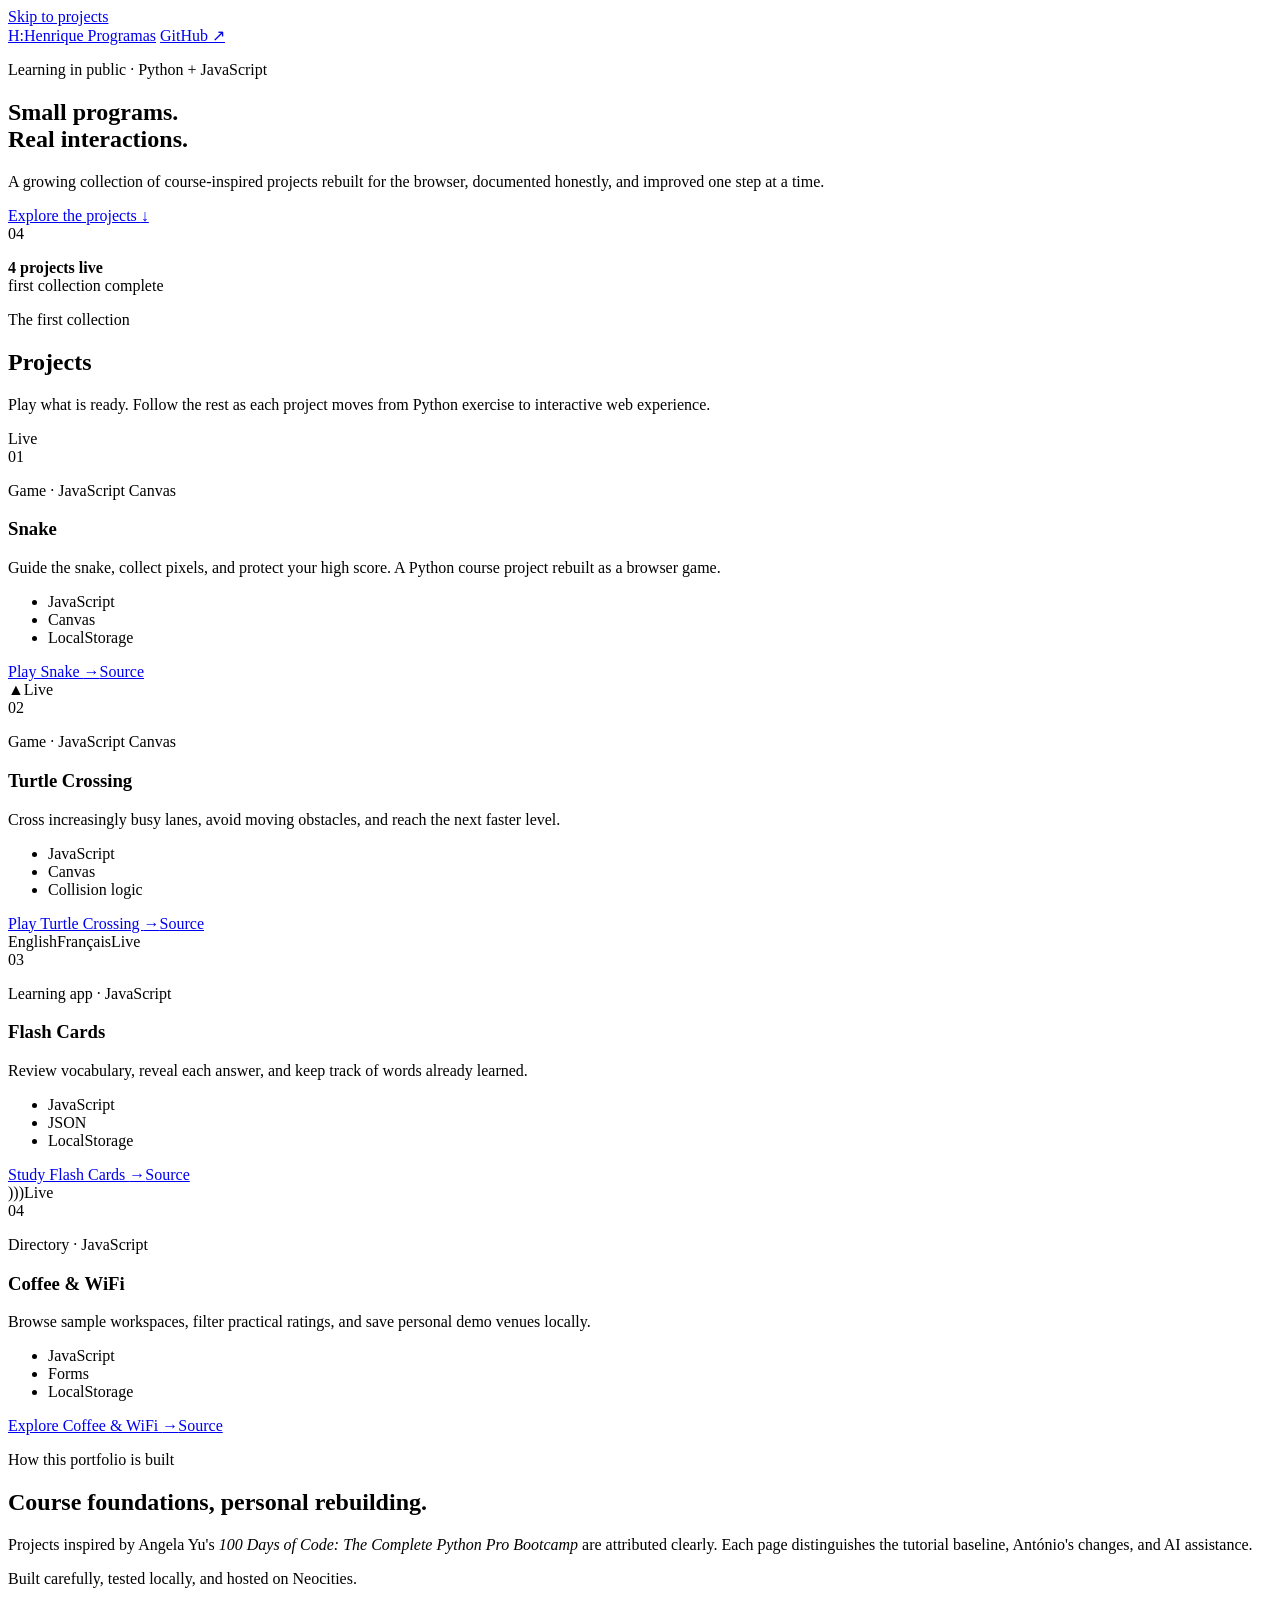
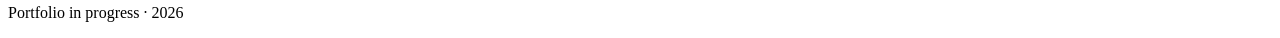
==== site/index.html @ 1db4317c "feat: add Coffee and WiFi browser demo" ====
<!doctype html>
<html lang="en">
<head>
  <meta charset="utf-8">
  <meta name="viewport" content="width=device-width, initial-scale=1">
  <meta name="description" content="António's growing portfolio of interactive Python and JavaScript learning projects.">
  <title>Henrique Programas — Interactive project portfolio</title>
  <link rel="stylesheet" href="/style.css">
</head>
<body>
  <a class="skip-link" href="#projects">Skip to projects</a>
  <header class="site-header">
    <a class="brand" href="/" aria-label="Henrique Programas home"><span class="brand-mark" aria-hidden="true">H:</span><span>Henrique Programas</span></a>
    <a class="github-link" href="https://github.com/AntonioJo98/henriqueprogramas-neocities">GitHub ↗</a>
  </header>
  <main>
    <section class="hero" aria-labelledby="page-title">
      <div class="hero-copy">
        <p class="eyebrow">Learning in public · Python + JavaScript</p>
        <h1 id="page-title">Small programs.<br><span>Real interactions.</span></h1>
        <p class="lede">A growing collection of course-inspired projects rebuilt for the browser, documented honestly, and improved one step at a time.</p>
        <a class="primary-action" href="#projects">Explore the projects <span aria-hidden="true">↓</span></a>
      </div>
      <aside class="build-status" aria-label="Portfolio progress">
        <div class="status-orbit" aria-hidden="true"><span class="orbit-dot"></span><span class="orbit-core">04</span></div>
        <p><strong>4 projects live</strong><br>first collection complete</p>
      </aside>
    </section>
    <section id="projects" class="projects" aria-labelledby="projects-title">
      <div class="section-heading">
        <div><p class="eyebrow">The first collection</p><h2 id="projects-title">Projects</h2></div>
        <p>Play what is ready. Follow the rest as each project moves from Python exercise to interactive web experience.</p>
      </div>
      <div class="project-grid">
        <article class="project-card project-card--live" data-project="snake">
          <div class="project-visual snake-visual" aria-hidden="true"><img src="/projects/snake/screenshot.png" alt=""><span class="live-pill">Live</span></div>
          <div class="project-body">
            <div class="project-number">01</div><p class="project-type">Game · JavaScript Canvas</p><h3>Snake</h3>
            <p>Guide the snake, collect pixels, and protect your high score. A Python course project rebuilt as a browser game.</p>
            <ul class="tag-list" aria-label="Technologies"><li>JavaScript</li><li>Canvas</li><li>LocalStorage</li></ul>
            <div class="card-actions"><a class="play-action" href="/projects/snake/">Play Snake <span aria-hidden="true">→</span></a><a class="source-action" href="https://github.com/AntonioJo98/henriqueprogramas-neocities">Source</a></div>
          </div>
        </article>
        <article class="project-card project-card--live" data-project="turtle-crossing">
          <div class="project-visual road-visual" aria-hidden="true"><span class="road-line road-line--one"></span><span class="road-line road-line--two"></span><span class="turtle-token">▲</span><span class="live-pill">Live</span></div>
          <div class="project-body"><div class="project-number">02</div><p class="project-type">Game · JavaScript Canvas</p><h3>Turtle Crossing</h3><p>Cross increasingly busy lanes, avoid moving obstacles, and reach the next faster level.</p><ul class="tag-list" aria-label="Technologies"><li>JavaScript</li><li>Canvas</li><li>Collision logic</li></ul><div class="card-actions"><a class="play-action" href="/projects/turtle-crossing/">Play Turtle Crossing <span aria-hidden="true">→</span></a><a class="source-action" href="https://github.com/AntonioJo98/henriqueprogramas-neocities">Source</a></div></div>
        </article>
        <article class="project-card project-card--live" data-project="flash-cards">
          <div class="project-visual cards-visual" aria-hidden="true"><span class="demo-card demo-card--back">English</span><span class="demo-card demo-card--front">Français</span><span class="live-pill">Live</span></div>
          <div class="project-body"><div class="project-number">03</div><p class="project-type">Learning app · JavaScript</p><h3>Flash Cards</h3><p>Review vocabulary, reveal each answer, and keep track of words already learned.</p><ul class="tag-list" aria-label="Technologies"><li>JavaScript</li><li>JSON</li><li>LocalStorage</li></ul><div class="card-actions"><a class="play-action" href="/projects/flash-cards/">Study Flash Cards <span aria-hidden="true">→</span></a><a class="source-action" href="https://github.com/AntonioJo98/henriqueprogramas-neocities">Source</a></div></div>
        </article>
        <article class="project-card project-card--live" data-project="coffee-wifi">
          <div class="project-visual cafe-visual" aria-hidden="true"><span class="cup"><span class="steam steam--one"></span><span class="steam steam--two"></span></span><span class="wifi">)))</span><span class="live-pill">Live</span></div>
          <div class="project-body"><div class="project-number">04</div><p class="project-type">Directory · JavaScript</p><h3>Coffee &amp; WiFi</h3><p>Browse sample workspaces, filter practical ratings, and save personal demo venues locally.</p><ul class="tag-list" aria-label="Technologies"><li>JavaScript</li><li>Forms</li><li>LocalStorage</li></ul><div class="card-actions"><a class="play-action" href="/projects/coffee-wifi/">Explore Coffee &amp; WiFi <span aria-hidden="true">→</span></a><a class="source-action" href="https://github.com/AntonioJo98/henriqueprogramas-neocities">Source</a></div></div>
        </article>
      </div>
    </section>
    <section class="process-note" aria-labelledby="process-title">
      <p class="eyebrow">How this portfolio is built</p><h2 id="process-title">Course foundations, personal rebuilding.</h2>
      <p>Projects inspired by Angela Yu's <em>100 Days of Code: The Complete Python Pro Bootcamp</em> are attributed clearly. Each page distinguishes the tutorial baseline, António's changes, and AI assistance.</p>
    </section>
  </main>
  <footer><p>Built carefully, tested locally, and hosted on Neocities.</p><p>Portfolio in progress · 2026</p></footer>
</body>
</html>
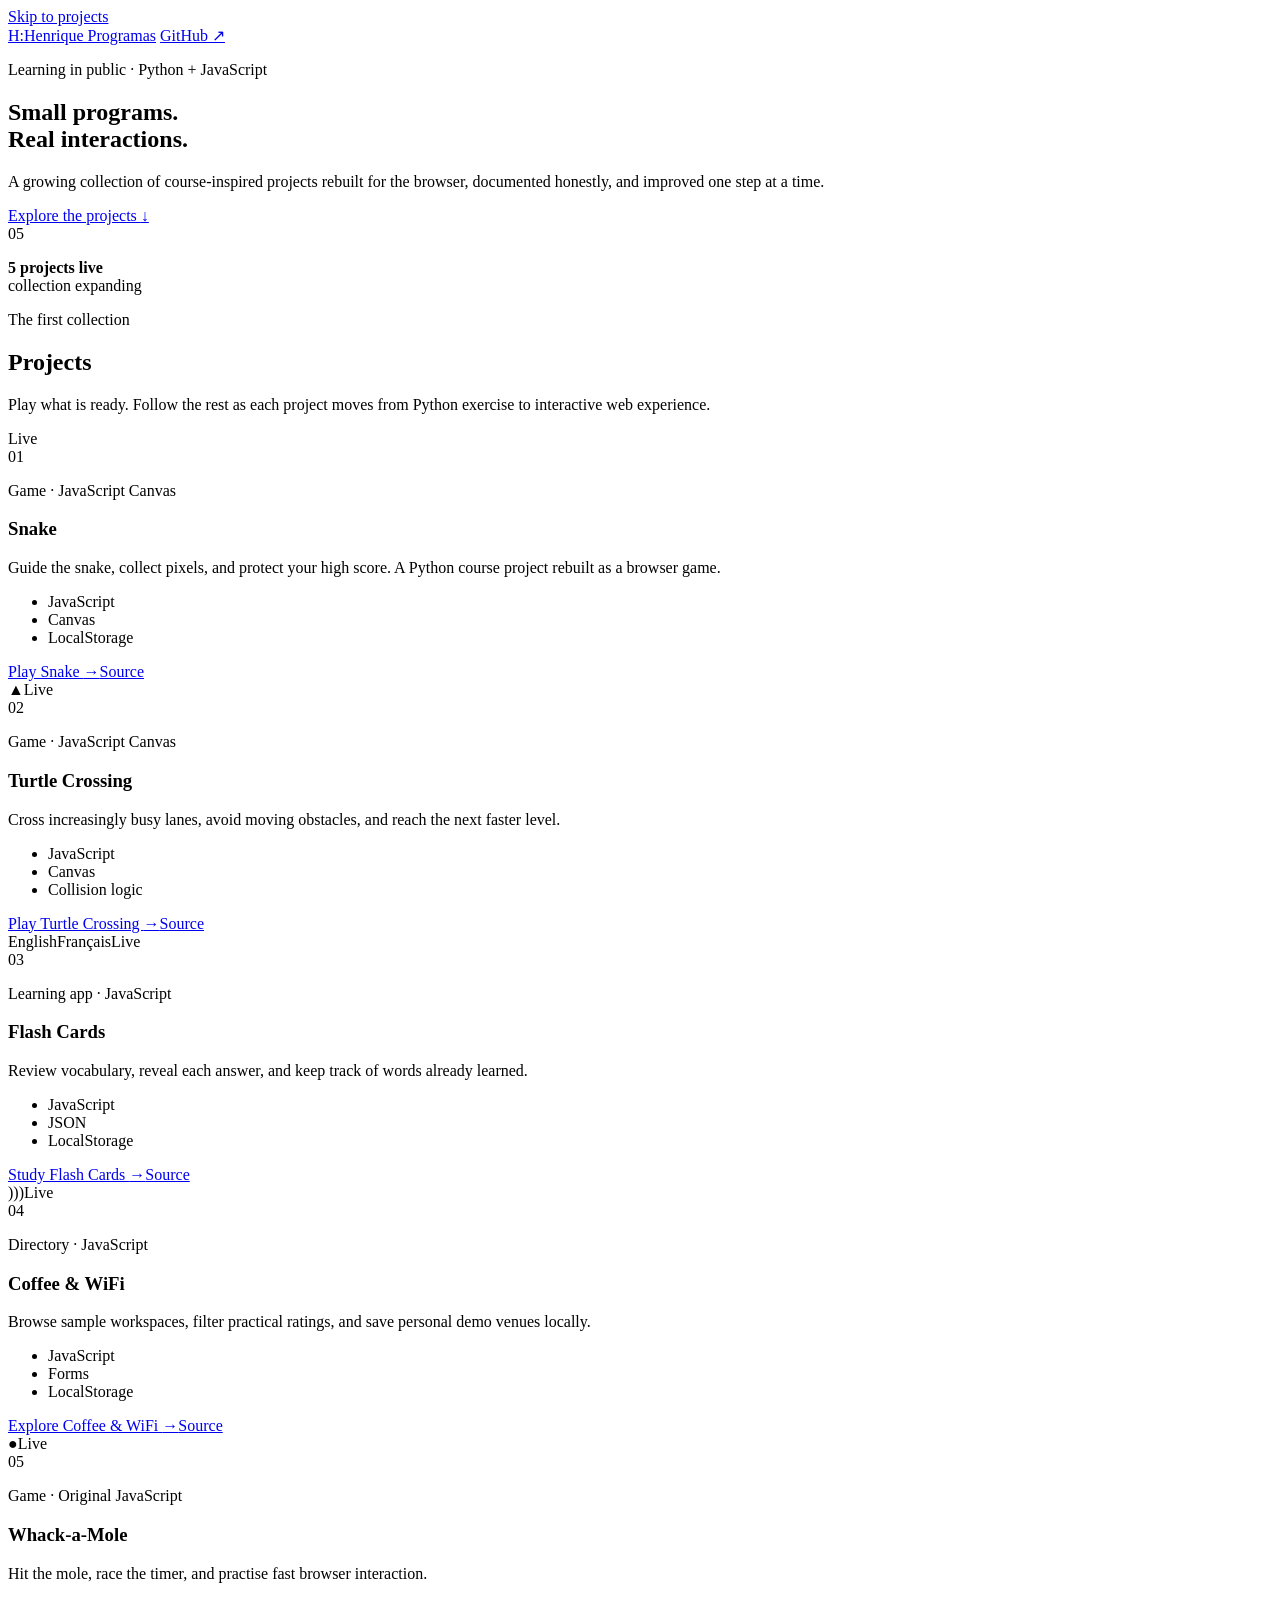
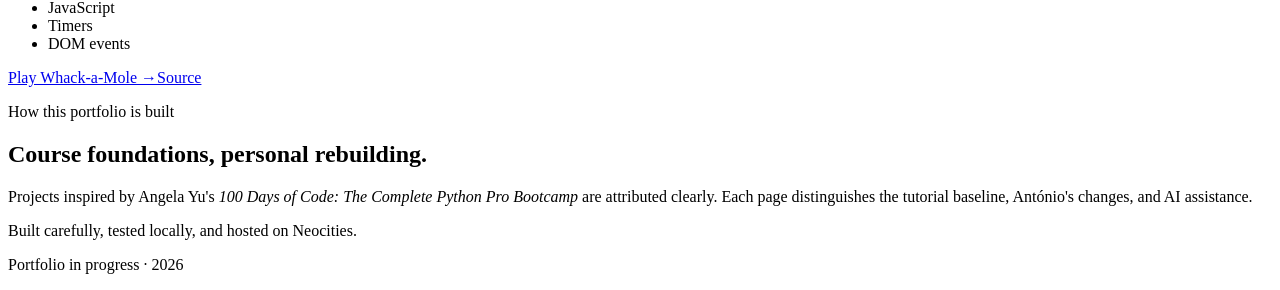
==== commit bafef07a: "feat: add Whack-a-Mole browser game" ====
--- a/site/index.html
+++ b/site/index.html
@@ -22,8 +22,8 @@
         <a class="primary-action" href="#projects">Explore the projects <span aria-hidden="true">↓</span></a>
       </div>
       <aside class="build-status" aria-label="Portfolio progress">
-        <div class="status-orbit" aria-hidden="true"><span class="orbit-dot"></span><span class="orbit-core">04</span></div>
-        <p><strong>4 projects live</strong><br>first collection complete</p>
+        <div class="status-orbit" aria-hidden="true"><span class="orbit-dot"></span><span class="orbit-core">05</span></div>
+        <p><strong>5 projects live</strong><br>collection expanding</p>
       </aside>
     </section>
     <section id="projects" class="projects" aria-labelledby="projects-title">
@@ -53,6 +53,10 @@
           <div class="project-visual cafe-visual" aria-hidden="true"><span class="cup"><span class="steam steam--one"></span><span class="steam steam--two"></span></span><span class="wifi">)))</span><span class="live-pill">Live</span></div>
           <div class="project-body"><div class="project-number">04</div><p class="project-type">Directory · JavaScript</p><h3>Coffee &amp; WiFi</h3><p>Browse sample workspaces, filter practical ratings, and save personal demo venues locally.</p><ul class="tag-list" aria-label="Technologies"><li>JavaScript</li><li>Forms</li><li>LocalStorage</li></ul><div class="card-actions"><a class="play-action" href="/projects/coffee-wifi/">Explore Coffee &amp; WiFi <span aria-hidden="true">→</span></a><a class="source-action" href="https://github.com/AntonioJo98/henriqueprogramas-neocities">Source</a></div></div>
         </article>
+        <article class="project-card project-card--live" data-project="whack-a-mole">
+          <div class="project-visual road-visual" aria-hidden="true"><span class="turtle-token">●</span><span class="live-pill">Live</span></div>
+          <div class="project-body"><div class="project-number">05</div><p class="project-type">Game · Original JavaScript</p><h3>Whack-a-Mole</h3><p>Hit the mole, race the timer, and practise fast browser interaction.</p><ul class="tag-list" aria-label="Technologies"><li>JavaScript</li><li>Timers</li><li>DOM events</li></ul><div class="card-actions"><a class="play-action" href="/projects/whack-a-mole/">Play Whack-a-Mole <span aria-hidden="true">→</span></a><a class="source-action" href="https://github.com/AntonioJo98/henriqueprogramas-neocities">Source</a></div></div>
+        </article>
       </div>
     </section>
     <section class="process-note" aria-labelledby="process-title">
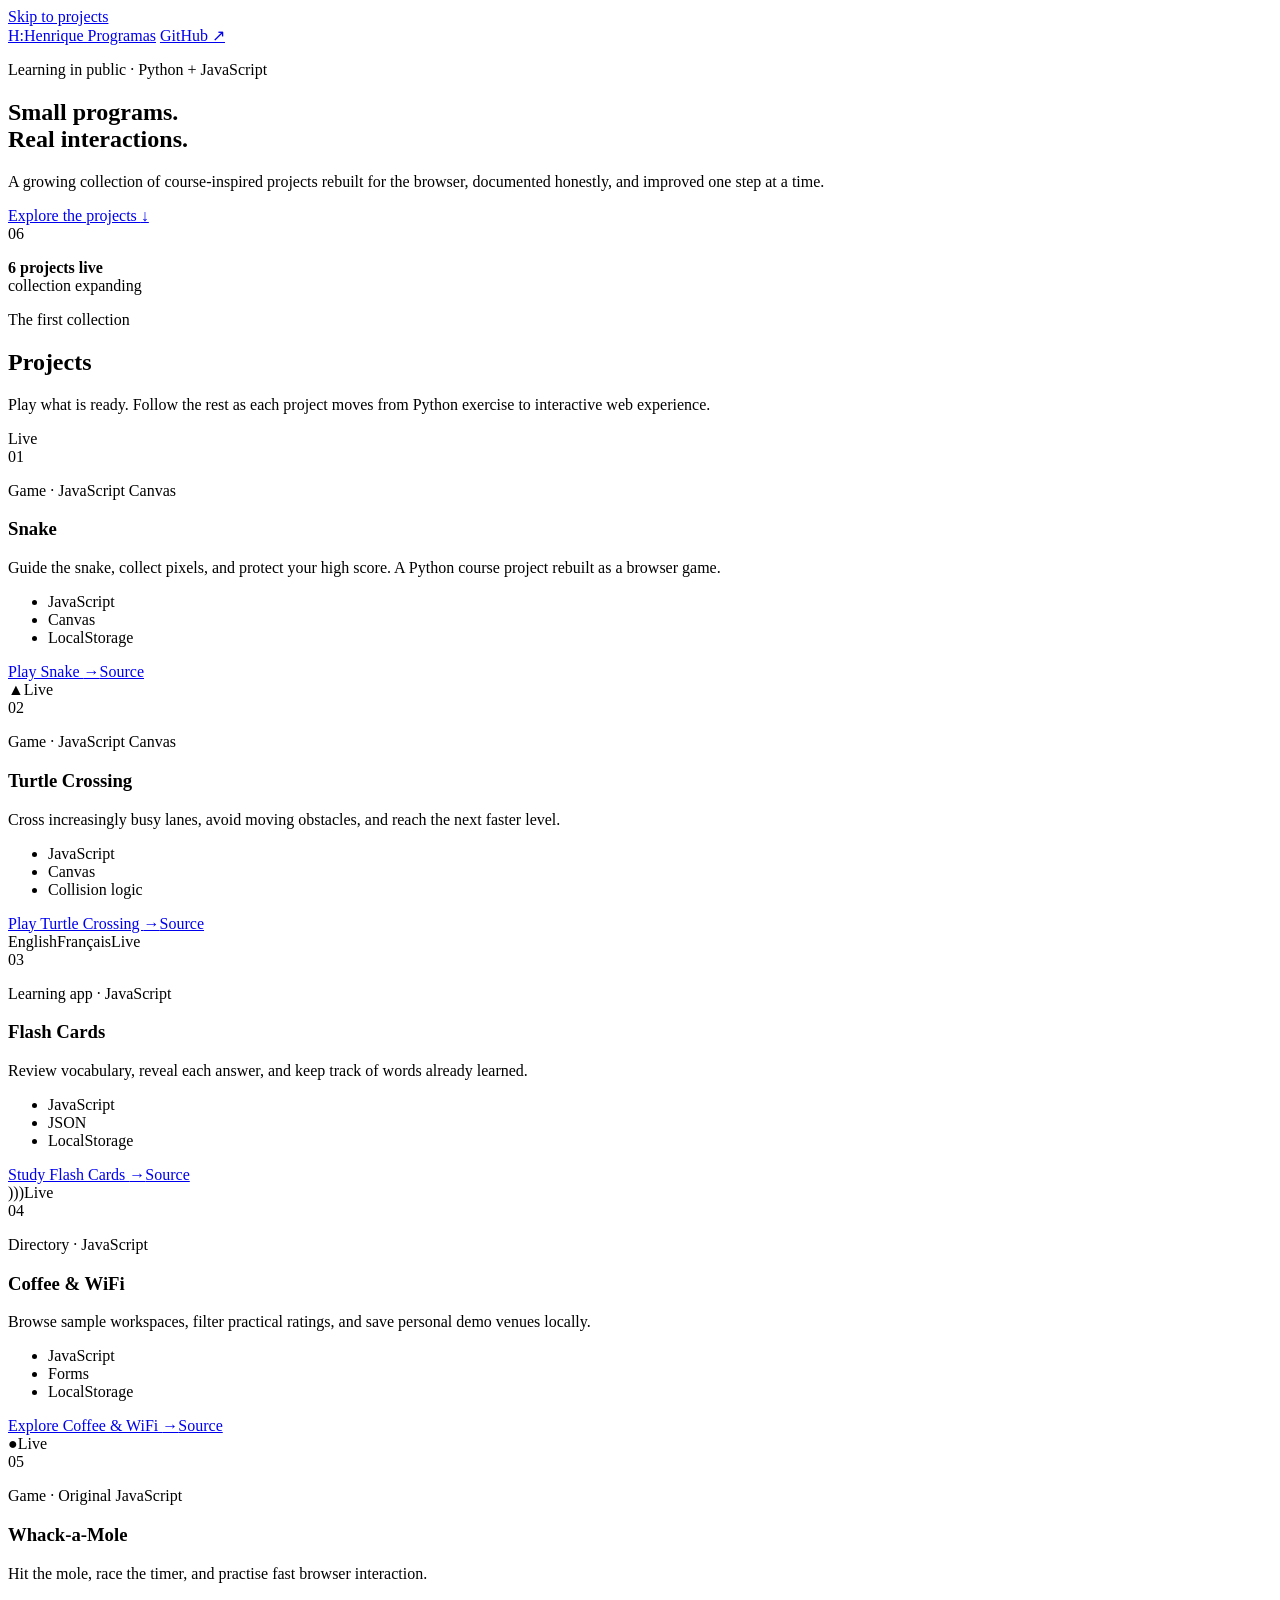
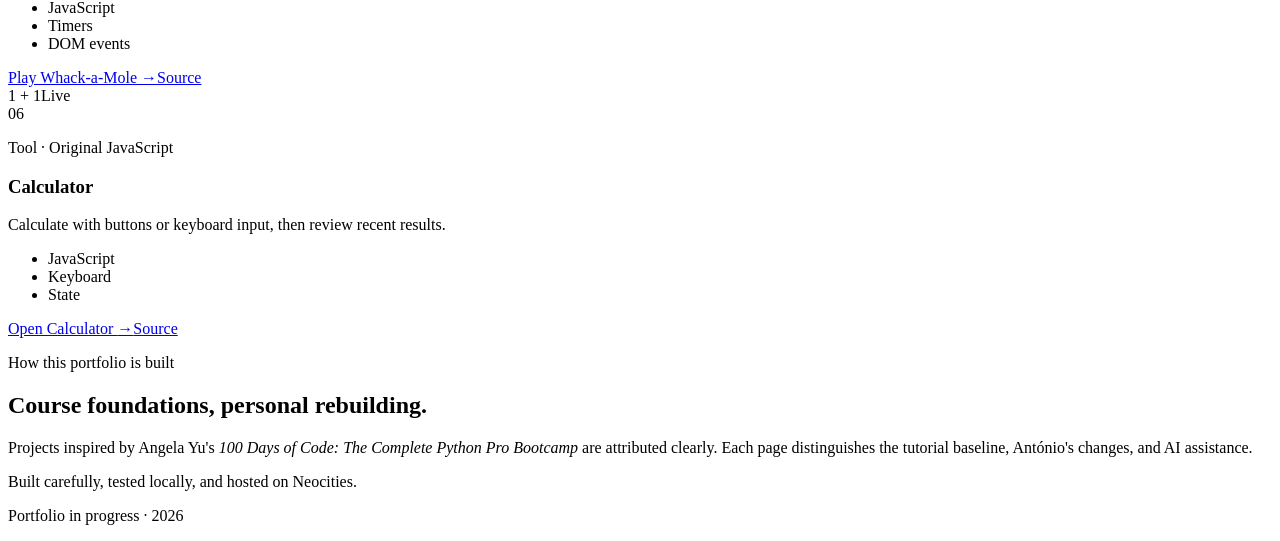
==== commit 69fde1fa: "feat: add Calculator browser tool" ====
--- a/site/index.html
+++ b/site/index.html
@@ -22,8 +22,8 @@
         <a class="primary-action" href="#projects">Explore the projects <span aria-hidden="true">↓</span></a>
       </div>
       <aside class="build-status" aria-label="Portfolio progress">
-        <div class="status-orbit" aria-hidden="true"><span class="orbit-dot"></span><span class="orbit-core">05</span></div>
-        <p><strong>5 projects live</strong><br>collection expanding</p>
+        <div class="status-orbit" aria-hidden="true"><span class="orbit-dot"></span><span class="orbit-core">06</span></div>
+        <p><strong>6 projects live</strong><br>collection expanding</p>
       </aside>
     </section>
     <section id="projects" class="projects" aria-labelledby="projects-title">
@@ -57,6 +57,7 @@
           <div class="project-visual road-visual" aria-hidden="true"><span class="turtle-token">●</span><span class="live-pill">Live</span></div>
           <div class="project-body"><div class="project-number">05</div><p class="project-type">Game · Original JavaScript</p><h3>Whack-a-Mole</h3><p>Hit the mole, race the timer, and practise fast browser interaction.</p><ul class="tag-list" aria-label="Technologies"><li>JavaScript</li><li>Timers</li><li>DOM events</li></ul><div class="card-actions"><a class="play-action" href="/projects/whack-a-mole/">Play Whack-a-Mole <span aria-hidden="true">→</span></a><a class="source-action" href="https://github.com/AntonioJo98/henriqueprogramas-neocities">Source</a></div></div>
         </article>
+        <article class="project-card project-card--live" data-project="calculator"><div class="project-visual cards-visual" aria-hidden="true"><span class="demo-card demo-card--front">1 + 1</span><span class="live-pill">Live</span></div><div class="project-body"><div class="project-number">06</div><p class="project-type">Tool · Original JavaScript</p><h3>Calculator</h3><p>Calculate with buttons or keyboard input, then review recent results.</p><ul class="tag-list" aria-label="Technologies"><li>JavaScript</li><li>Keyboard</li><li>State</li></ul><div class="card-actions"><a class="play-action" href="/projects/calculator/">Open Calculator <span aria-hidden="true">→</span></a><a class="source-action" href="https://github.com/AntonioJo98/henriqueprogramas-neocities">Source</a></div></div></article>
       </div>
     </section>
     <section class="process-note" aria-labelledby="process-title">
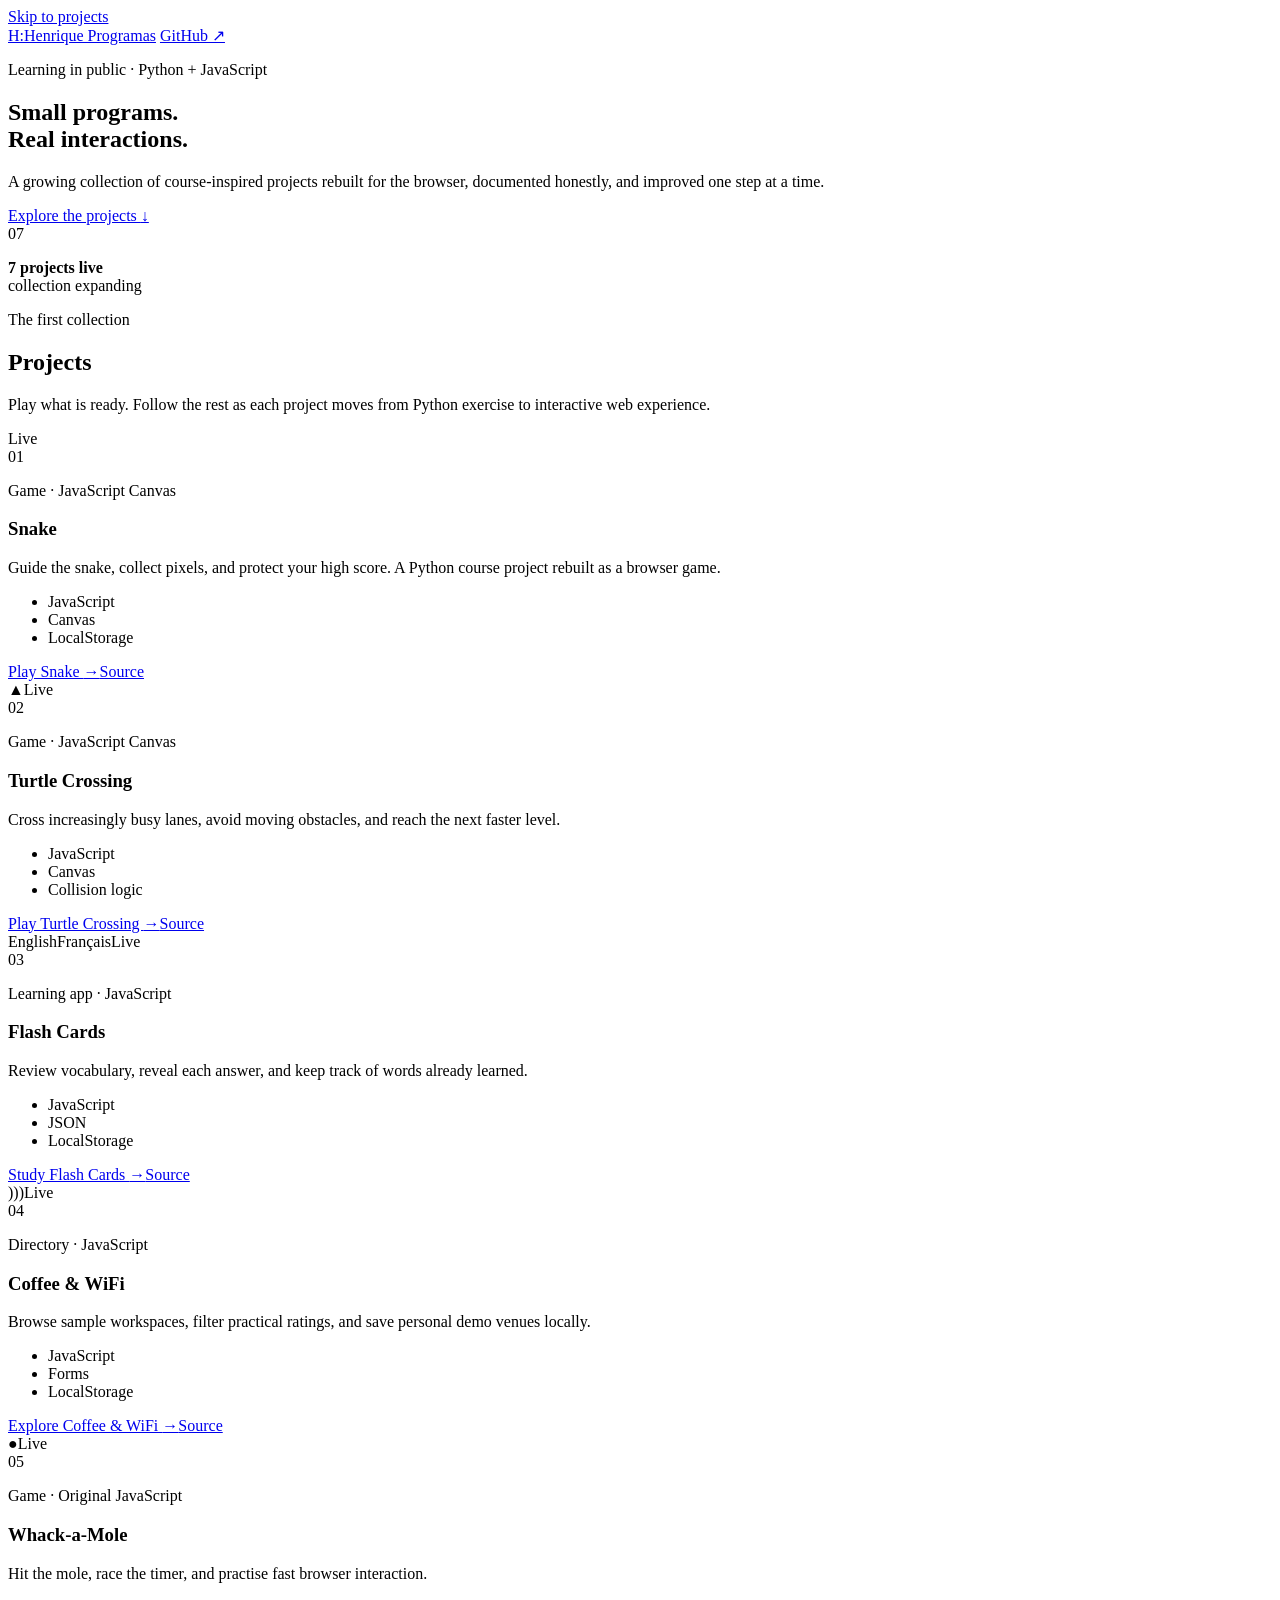
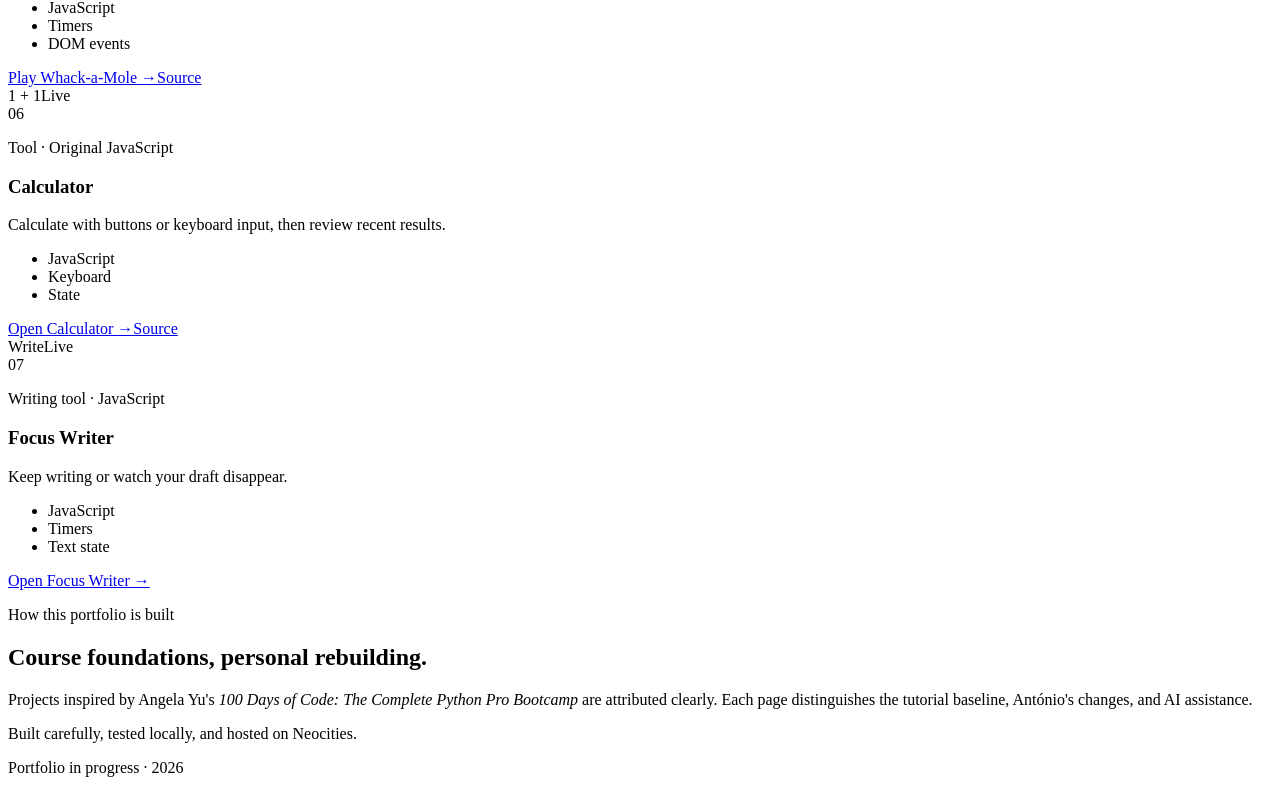
==== commit 6a0eeb83: "feat: add Focus Writer browser tool" ====
--- a/site/index.html
+++ b/site/index.html
@@ -22,8 +22,8 @@
         <a class="primary-action" href="#projects">Explore the projects <span aria-hidden="true">↓</span></a>
       </div>
       <aside class="build-status" aria-label="Portfolio progress">
-        <div class="status-orbit" aria-hidden="true"><span class="orbit-dot"></span><span class="orbit-core">06</span></div>
-        <p><strong>6 projects live</strong><br>collection expanding</p>
+        <div class="status-orbit" aria-hidden="true"><span class="orbit-dot"></span><span class="orbit-core">07</span></div>
+        <p><strong>7 projects live</strong><br>collection expanding</p>
       </aside>
     </section>
     <section id="projects" class="projects" aria-labelledby="projects-title">
@@ -58,6 +58,7 @@
           <div class="project-body"><div class="project-number">05</div><p class="project-type">Game · Original JavaScript</p><h3>Whack-a-Mole</h3><p>Hit the mole, race the timer, and practise fast browser interaction.</p><ul class="tag-list" aria-label="Technologies"><li>JavaScript</li><li>Timers</li><li>DOM events</li></ul><div class="card-actions"><a class="play-action" href="/projects/whack-a-mole/">Play Whack-a-Mole <span aria-hidden="true">→</span></a><a class="source-action" href="https://github.com/AntonioJo98/henriqueprogramas-neocities">Source</a></div></div>
         </article>
         <article class="project-card project-card--live" data-project="calculator"><div class="project-visual cards-visual" aria-hidden="true"><span class="demo-card demo-card--front">1 + 1</span><span class="live-pill">Live</span></div><div class="project-body"><div class="project-number">06</div><p class="project-type">Tool · Original JavaScript</p><h3>Calculator</h3><p>Calculate with buttons or keyboard input, then review recent results.</p><ul class="tag-list" aria-label="Technologies"><li>JavaScript</li><li>Keyboard</li><li>State</li></ul><div class="card-actions"><a class="play-action" href="/projects/calculator/">Open Calculator <span aria-hidden="true">→</span></a><a class="source-action" href="https://github.com/AntonioJo98/henriqueprogramas-neocities">Source</a></div></div></article>
+        <article class="project-card project-card--live" data-project="disappearing-text"><div class="project-visual cards-visual" aria-hidden="true"><span class="demo-card demo-card--front">Write</span><span class="live-pill">Live</span></div><div class="project-body"><div class="project-number">07</div><p class="project-type">Writing tool · JavaScript</p><h3>Focus Writer</h3><p>Keep writing or watch your draft disappear.</p><ul class="tag-list"><li>JavaScript</li><li>Timers</li><li>Text state</li></ul><div class="card-actions"><a class="play-action" href="/projects/disappearing-text/">Open Focus Writer →</a></div></div></article>
       </div>
     </section>
     <section class="process-note" aria-labelledby="process-title">
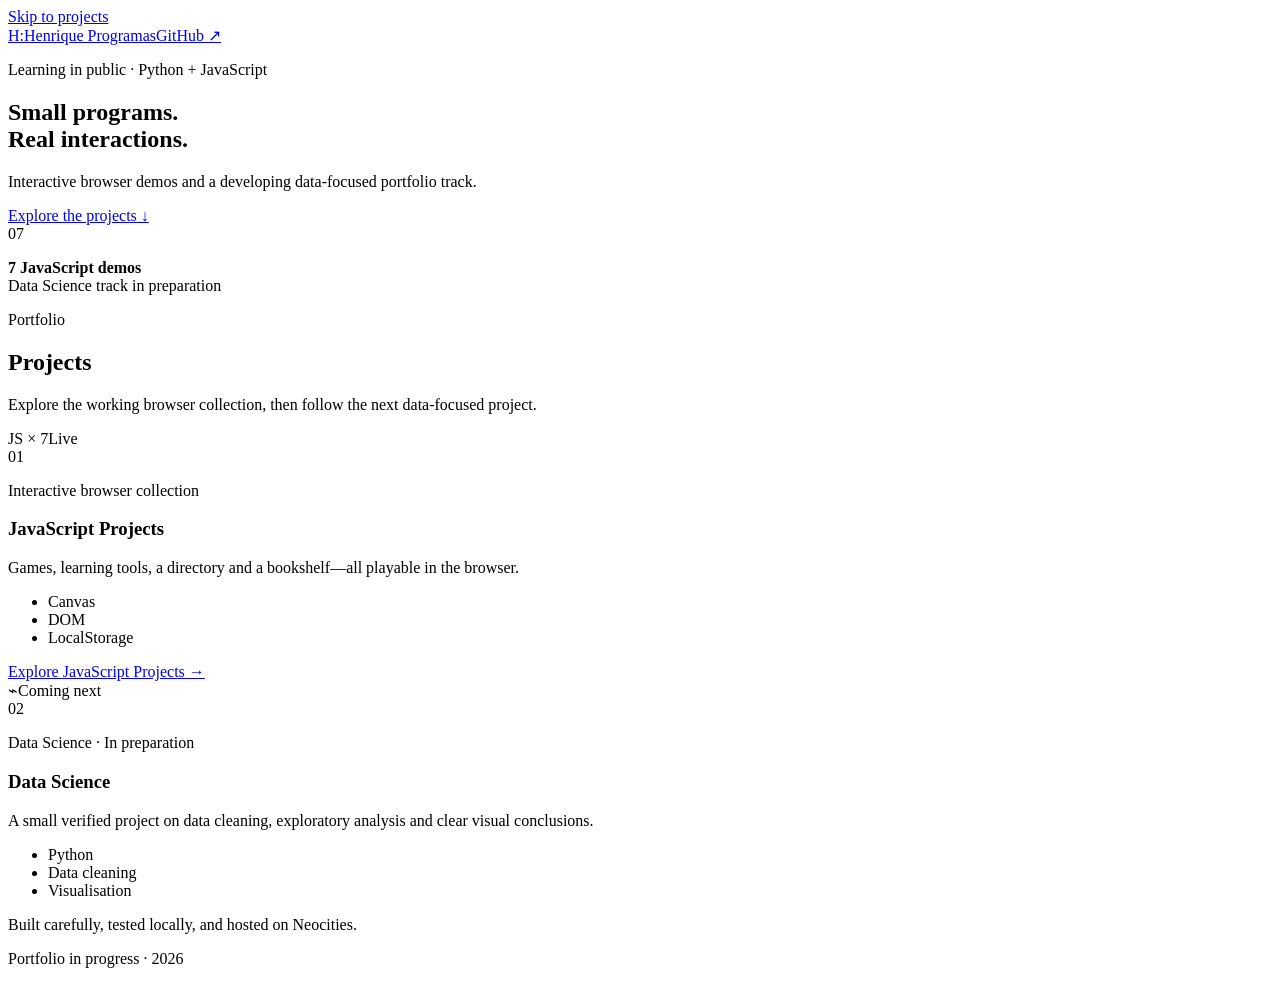
==== commit e29fed2f: "feat: group JavaScript projects on homepage" ====
--- a/site/index.html
+++ b/site/index.html
@@ -1,71 +1 @@
-<!doctype html>
-<html lang="en">
-<head>
-  <meta charset="utf-8">
-  <meta name="viewport" content="width=device-width, initial-scale=1">
-  <meta name="description" content="António's growing portfolio of interactive Python and JavaScript learning projects.">
-  <title>Henrique Programas — Interactive project portfolio</title>
-  <link rel="stylesheet" href="/style.css">
-</head>
-<body>
-  <a class="skip-link" href="#projects">Skip to projects</a>
-  <header class="site-header">
-    <a class="brand" href="/" aria-label="Henrique Programas home"><span class="brand-mark" aria-hidden="true">H:</span><span>Henrique Programas</span></a>
-    <a class="github-link" href="https://github.com/AntonioJo98/henriqueprogramas-neocities">GitHub ↗</a>
-  </header>
-  <main>
-    <section class="hero" aria-labelledby="page-title">
-      <div class="hero-copy">
-        <p class="eyebrow">Learning in public · Python + JavaScript</p>
-        <h1 id="page-title">Small programs.<br><span>Real interactions.</span></h1>
-        <p class="lede">A growing collection of course-inspired projects rebuilt for the browser, documented honestly, and improved one step at a time.</p>
-        <a class="primary-action" href="#projects">Explore the projects <span aria-hidden="true">↓</span></a>
-      </div>
-      <aside class="build-status" aria-label="Portfolio progress">
-        <div class="status-orbit" aria-hidden="true"><span class="orbit-dot"></span><span class="orbit-core">07</span></div>
-        <p><strong>7 projects live</strong><br>collection expanding</p>
-      </aside>
-    </section>
-    <section id="projects" class="projects" aria-labelledby="projects-title">
-      <div class="section-heading">
-        <div><p class="eyebrow">The first collection</p><h2 id="projects-title">Projects</h2></div>
-        <p>Play what is ready. Follow the rest as each project moves from Python exercise to interactive web experience.</p>
-      </div>
-      <div class="project-grid">
-        <article class="project-card project-card--live" data-project="snake">
-          <div class="project-visual snake-visual" aria-hidden="true"><img src="/projects/snake/screenshot.png" alt=""><span class="live-pill">Live</span></div>
-          <div class="project-body">
-            <div class="project-number">01</div><p class="project-type">Game · JavaScript Canvas</p><h3>Snake</h3>
-            <p>Guide the snake, collect pixels, and protect your high score. A Python course project rebuilt as a browser game.</p>
-            <ul class="tag-list" aria-label="Technologies"><li>JavaScript</li><li>Canvas</li><li>LocalStorage</li></ul>
-            <div class="card-actions"><a class="play-action" href="/projects/snake/">Play Snake <span aria-hidden="true">→</span></a><a class="source-action" href="https://github.com/AntonioJo98/henriqueprogramas-neocities">Source</a></div>
-          </div>
-        </article>
-        <article class="project-card project-card--live" data-project="turtle-crossing">
-          <div class="project-visual road-visual" aria-hidden="true"><span class="road-line road-line--one"></span><span class="road-line road-line--two"></span><span class="turtle-token">▲</span><span class="live-pill">Live</span></div>
-          <div class="project-body"><div class="project-number">02</div><p class="project-type">Game · JavaScript Canvas</p><h3>Turtle Crossing</h3><p>Cross increasingly busy lanes, avoid moving obstacles, and reach the next faster level.</p><ul class="tag-list" aria-label="Technologies"><li>JavaScript</li><li>Canvas</li><li>Collision logic</li></ul><div class="card-actions"><a class="play-action" href="/projects/turtle-crossing/">Play Turtle Crossing <span aria-hidden="true">→</span></a><a class="source-action" href="https://github.com/AntonioJo98/henriqueprogramas-neocities">Source</a></div></div>
-        </article>
-        <article class="project-card project-card--live" data-project="flash-cards">
-          <div class="project-visual cards-visual" aria-hidden="true"><span class="demo-card demo-card--back">English</span><span class="demo-card demo-card--front">Français</span><span class="live-pill">Live</span></div>
-          <div class="project-body"><div class="project-number">03</div><p class="project-type">Learning app · JavaScript</p><h3>Flash Cards</h3><p>Review vocabulary, reveal each answer, and keep track of words already learned.</p><ul class="tag-list" aria-label="Technologies"><li>JavaScript</li><li>JSON</li><li>LocalStorage</li></ul><div class="card-actions"><a class="play-action" href="/projects/flash-cards/">Study Flash Cards <span aria-hidden="true">→</span></a><a class="source-action" href="https://github.com/AntonioJo98/henriqueprogramas-neocities">Source</a></div></div>
-        </article>
-        <article class="project-card project-card--live" data-project="coffee-wifi">
-          <div class="project-visual cafe-visual" aria-hidden="true"><span class="cup"><span class="steam steam--one"></span><span class="steam steam--two"></span></span><span class="wifi">)))</span><span class="live-pill">Live</span></div>
-          <div class="project-body"><div class="project-number">04</div><p class="project-type">Directory · JavaScript</p><h3>Coffee &amp; WiFi</h3><p>Browse sample workspaces, filter practical ratings, and save personal demo venues locally.</p><ul class="tag-list" aria-label="Technologies"><li>JavaScript</li><li>Forms</li><li>LocalStorage</li></ul><div class="card-actions"><a class="play-action" href="/projects/coffee-wifi/">Explore Coffee &amp; WiFi <span aria-hidden="true">→</span></a><a class="source-action" href="https://github.com/AntonioJo98/henriqueprogramas-neocities">Source</a></div></div>
-        </article>
-        <article class="project-card project-card--live" data-project="whack-a-mole">
-          <div class="project-visual road-visual" aria-hidden="true"><span class="turtle-token">●</span><span class="live-pill">Live</span></div>
-          <div class="project-body"><div class="project-number">05</div><p class="project-type">Game · Original JavaScript</p><h3>Whack-a-Mole</h3><p>Hit the mole, race the timer, and practise fast browser interaction.</p><ul class="tag-list" aria-label="Technologies"><li>JavaScript</li><li>Timers</li><li>DOM events</li></ul><div class="card-actions"><a class="play-action" href="/projects/whack-a-mole/">Play Whack-a-Mole <span aria-hidden="true">→</span></a><a class="source-action" href="https://github.com/AntonioJo98/henriqueprogramas-neocities">Source</a></div></div>
-        </article>
-        <article class="project-card project-card--live" data-project="calculator"><div class="project-visual cards-visual" aria-hidden="true"><span class="demo-card demo-card--front">1 + 1</span><span class="live-pill">Live</span></div><div class="project-body"><div class="project-number">06</div><p class="project-type">Tool · Original JavaScript</p><h3>Calculator</h3><p>Calculate with buttons or keyboard input, then review recent results.</p><ul class="tag-list" aria-label="Technologies"><li>JavaScript</li><li>Keyboard</li><li>State</li></ul><div class="card-actions"><a class="play-action" href="/projects/calculator/">Open Calculator <span aria-hidden="true">→</span></a><a class="source-action" href="https://github.com/AntonioJo98/henriqueprogramas-neocities">Source</a></div></div></article>
-        <article class="project-card project-card--live" data-project="disappearing-text"><div class="project-visual cards-visual" aria-hidden="true"><span class="demo-card demo-card--front">Write</span><span class="live-pill">Live</span></div><div class="project-body"><div class="project-number">07</div><p class="project-type">Writing tool · JavaScript</p><h3>Focus Writer</h3><p>Keep writing or watch your draft disappear.</p><ul class="tag-list"><li>JavaScript</li><li>Timers</li><li>Text state</li></ul><div class="card-actions"><a class="play-action" href="/projects/disappearing-text/">Open Focus Writer →</a></div></div></article>
-      </div>
-    </section>
-    <section class="process-note" aria-labelledby="process-title">
-      <p class="eyebrow">How this portfolio is built</p><h2 id="process-title">Course foundations, personal rebuilding.</h2>
-      <p>Projects inspired by Angela Yu's <em>100 Days of Code: The Complete Python Pro Bootcamp</em> are attributed clearly. Each page distinguishes the tutorial baseline, António's changes, and AI assistance.</p>
-    </section>
-  </main>
-  <footer><p>Built carefully, tested locally, and hosted on Neocities.</p><p>Portfolio in progress · 2026</p></footer>
-</body>
-</html>
+<!doctype html><html lang="en"><head><meta charset="utf-8"><meta name="viewport" content="width=device-width,initial-scale=1"><title>Henrique Programas</title><link rel="stylesheet" href="/style.css"></head><body><a class="skip-link" href="#projects">Skip to projects</a><header class="site-header"><a class="brand" href="/"><span class="brand-mark">H:</span>Henrique Programas</a><a class="github-link" href="https://github.com/AntonioJo98/henriqueprogramas-neocities">GitHub ↗</a></header><main><section class="hero"><div><p class="eyebrow">Learning in public · Python + JavaScript</p><h1>Small programs.<br><span>Real interactions.</span></h1><p class="lede">Interactive browser demos and a developing data-focused portfolio track.</p><a class="primary-action" href="#projects">Explore the projects ↓</a></div><aside class="build-status"><div class="status-orbit"><span class="orbit-core">07</span></div><p><strong>7 JavaScript demos</strong><br>Data Science track in preparation</p></aside></section><section id="projects" class="projects" aria-labelledby="projects-title"><div class="section-heading"><div><p class="eyebrow">Portfolio</p><h2 id="projects-title">Projects</h2></div><p>Explore the working browser collection, then follow the next data-focused project.</p></div><div class="project-grid"><article class="project-card project-card--live" data-project="javascript-projects"><div class="project-visual cards-visual"><span class="demo-card demo-card--front">JS × 7</span><span class="live-pill">Live</span></div><div class="project-body"><div class="project-number">01</div><p class="project-type">Interactive browser collection</p><h3>JavaScript Projects</h3><p>Games, learning tools, a directory and a bookshelf—all playable in the browser.</p><ul class="tag-list"><li>Canvas</li><li>DOM</li><li>LocalStorage</li></ul><div class="card-actions"><a class="play-action" href="/projects/">Explore JavaScript Projects →</a></div></div></article><article class="project-card" data-project="data-science"><div class="project-visual road-visual"><span class="turtle-token">⌁</span><span class="coming-pill">Coming next</span></div><div class="project-body"><div class="project-number">02</div><p class="project-type">Data Science · In preparation</p><h3>Data Science</h3><p>A small verified project on data cleaning, exploratory analysis and clear visual conclusions.</p><ul class="tag-list"><li>Python</li><li>Data cleaning</li><li>Visualisation</li></ul></div></article></div></section></main><footer><p>Built carefully, tested locally, and hosted on Neocities.</p><p>Portfolio in progress · 2026</p></footer></body></html>
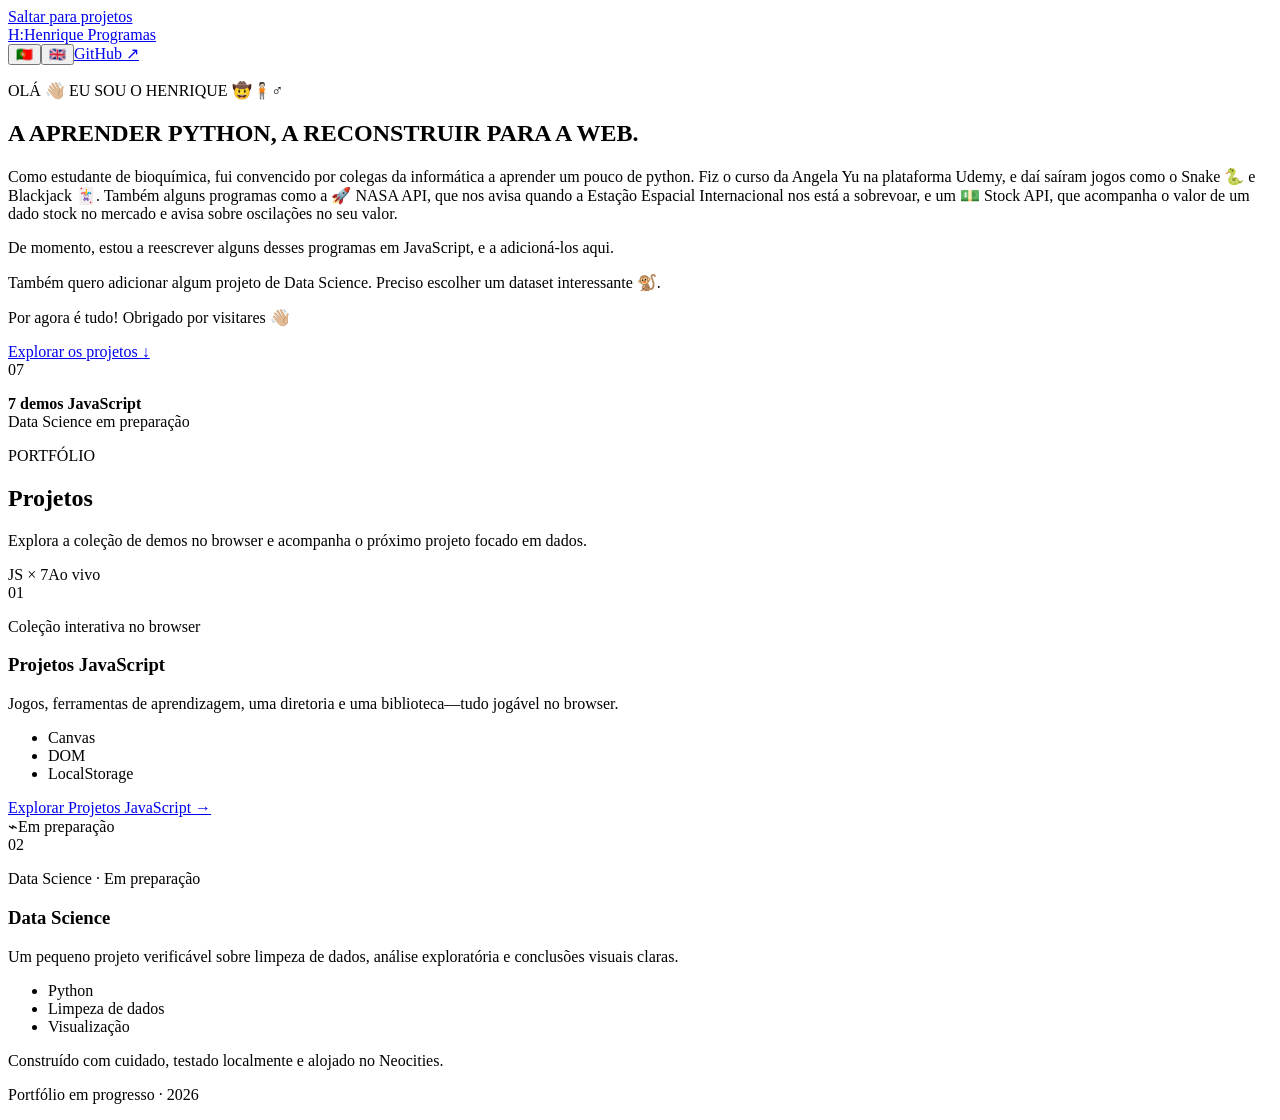
==== commit c7ae8a55: "feat: add bilingual portfolio homepage" ====
--- a/site/index.html
+++ b/site/index.html
@@ -1 +1 @@
-<!doctype html><html lang="en"><head><meta charset="utf-8"><meta name="viewport" content="width=device-width,initial-scale=1"><title>Henrique Programas</title><link rel="stylesheet" href="/style.css"></head><body><a class="skip-link" href="#projects">Skip to projects</a><header class="site-header"><a class="brand" href="/"><span class="brand-mark">H:</span>Henrique Programas</a><a class="github-link" href="https://github.com/AntonioJo98/henriqueprogramas-neocities">GitHub ↗</a></header><main><section class="hero"><div><p class="eyebrow">Learning in public · Python + JavaScript</p><h1>Small programs.<br><span>Real interactions.</span></h1><p class="lede">Interactive browser demos and a developing data-focused portfolio track.</p><a class="primary-action" href="#projects">Explore the projects ↓</a></div><aside class="build-status"><div class="status-orbit"><span class="orbit-core">07</span></div><p><strong>7 JavaScript demos</strong><br>Data Science track in preparation</p></aside></section><section id="projects" class="projects" aria-labelledby="projects-title"><div class="section-heading"><div><p class="eyebrow">Portfolio</p><h2 id="projects-title">Projects</h2></div><p>Explore the working browser collection, then follow the next data-focused project.</p></div><div class="project-grid"><article class="project-card project-card--live" data-project="javascript-projects"><div class="project-visual cards-visual"><span class="demo-card demo-card--front">JS × 7</span><span class="live-pill">Live</span></div><div class="project-body"><div class="project-number">01</div><p class="project-type">Interactive browser collection</p><h3>JavaScript Projects</h3><p>Games, learning tools, a directory and a bookshelf—all playable in the browser.</p><ul class="tag-list"><li>Canvas</li><li>DOM</li><li>LocalStorage</li></ul><div class="card-actions"><a class="play-action" href="/projects/">Explore JavaScript Projects →</a></div></div></article><article class="project-card" data-project="data-science"><div class="project-visual road-visual"><span class="turtle-token">⌁</span><span class="coming-pill">Coming next</span></div><div class="project-body"><div class="project-number">02</div><p class="project-type">Data Science · In preparation</p><h3>Data Science</h3><p>A small verified project on data cleaning, exploratory analysis and clear visual conclusions.</p><ul class="tag-list"><li>Python</li><li>Data cleaning</li><li>Visualisation</li></ul></div></article></div></section></main><footer><p>Built carefully, tested locally, and hosted on Neocities.</p><p>Portfolio in progress · 2026</p></footer></body></html>+<!doctype html><html lang="pt-PT"><head><meta charset="utf-8"><meta name="viewport" content="width=device-width,initial-scale=1"><title>Henrique Programas</title><link rel="stylesheet" href="/style.css"></head><body><a class="skip-link" href="#projects" data-en="Skip to projects">Saltar para projetos</a><header class="site-header"><a class="brand" href="/"><span class="brand-mark">H:</span>Henrique Programas</a><div class="header-actions"><button class="language-toggle" type="button" data-language="pt-PT" aria-label="Mudar para português">🇵🇹</button><button class="language-toggle" type="button" data-language="en" aria-label="Switch to English">🇬🇧</button><a class="github-link" href="https://github.com/AntonioJo98/henriqueprogramas-neocities">GitHub ↗</a></div></header><main><section class="hero"><div><p class="eyebrow" data-en="WELCOME 👋🏼 I’M HENRIQUE 🤠🧍🏻♂️">OLÁ 👋🏼 EU SOU O HENRIQUE 🤠🧍🏻♂️</p><h1 data-en="Learning Python, rebuilding for the web.">A APRENDER PYTHON, A RECONSTRUIR PARA A WEB.</h1><p class="lede" data-en="As a biochemistry student, I was persuaded by computer-science friends to learn some Python. I took Angela Yu’s Udemy course, which led to games such as Snake 🐍 and Blackjack 🃏. It also led to programs such as the 🚀 NASA API, which tells us when the International Space Station is flying over us, and a 💵 Stock API, which monitors a stock’s market value and alerts us to price movements.">Como estudante de bioquímica, fui convencido por colegas da informática a aprender um pouco de python. Fiz o curso da Angela Yu na plataforma Udemy, e daí saíram jogos como o Snake 🐍 e Blackjack 🃏. Também alguns programas como a 🚀 NASA API, que nos avisa quando a Estação Espacial Internacional nos está a sobrevoar, e um 💵 Stock API, que acompanha o valor de um dado stock no mercado e avisa sobre oscilações no seu valor.</p><p class="lede" data-en="At the moment, I am rewriting some of those programs in JavaScript and adding them here.">De momento, estou a reescrever alguns desses programas em JavaScript, e a adicioná-los aqui.</p><p class="lede" data-en="I also want to add a Data Science project. I need to choose an interesting dataset 🐒.">Também quero adicionar algum projeto de Data Science. Preciso escolher um dataset interessante 🐒.</p><p class="lede" data-en="That is all for now! Thank you for visiting 👋🏼">Por agora é tudo! Obrigado por visitares 👋🏼</p><a class="primary-action" href="#projects" data-en="Explore the projects ↓">Explorar os projetos ↓</a></div><aside class="build-status"><div class="status-orbit"><span class="orbit-core">07</span></div><p><strong data-en="7 JavaScript demos">7 demos JavaScript</strong><br><span data-en="Data Science track in preparation">Data Science em preparação</span></p></aside></section><section id="projects" class="projects" aria-labelledby="projects-title"><div class="section-heading"><div><p class="eyebrow" data-en="PORTFOLIO">PORTFÓLIO</p><h2 id="projects-title" data-en="Projects">Projetos</h2></div><p data-en="Explore the working browser collection, then follow the next data-focused project.">Explora a coleção de demos no browser e acompanha o próximo projeto focado em dados.</p></div><div class="project-grid"><article class="project-card project-card--live" data-project="javascript-projects"><div class="project-visual cards-visual"><span class="demo-card demo-card--front">JS × 7</span><span class="live-pill" data-en="Live">Ao vivo</span></div><div class="project-body"><div class="project-number">01</div><p class="project-type" data-en="Interactive browser collection">Coleção interativa no browser</p><h3 data-en="JavaScript Projects">Projetos JavaScript</h3><p data-en="Games, learning tools, a directory and a bookshelf—all playable in the browser.">Jogos, ferramentas de aprendizagem, uma diretoria e uma biblioteca—tudo jogável no browser.</p><ul class="tag-list"><li>Canvas</li><li>DOM</li><li>LocalStorage</li></ul><div class="card-actions"><a class="play-action" href="/projects/" data-en="Explore JavaScript Projects →">Explorar Projetos JavaScript →</a></div></div></article><article class="project-card" data-project="data-science"><div class="project-visual road-visual"><span class="turtle-token">⌁</span><span class="coming-pill" data-en="Coming next">Em preparação</span></div><div class="project-body"><div class="project-number">02</div><p class="project-type" data-en="Data Science · In preparation">Data Science · Em preparação</p><h3>Data Science</h3><p data-en="A small verified project on data cleaning, exploratory analysis and clear visual conclusions.">Um pequeno projeto verificável sobre limpeza de dados, análise exploratória e conclusões visuais claras.</p><ul class="tag-list"><li>Python</li><li data-en="Data cleaning">Limpeza de dados</li><li data-en="Visualisation">Visualização</li></ul></div></article></div></section></main><footer><p data-en="Built carefully, tested locally, and hosted on Neocities.">Construído com cuidado, testado localmente e alojado no Neocities.</p><p data-en="Portfolio in progress · 2026">Portfólio em progresso · 2026</p></footer><script type="module" src="/lang.mjs"></script></body></html>
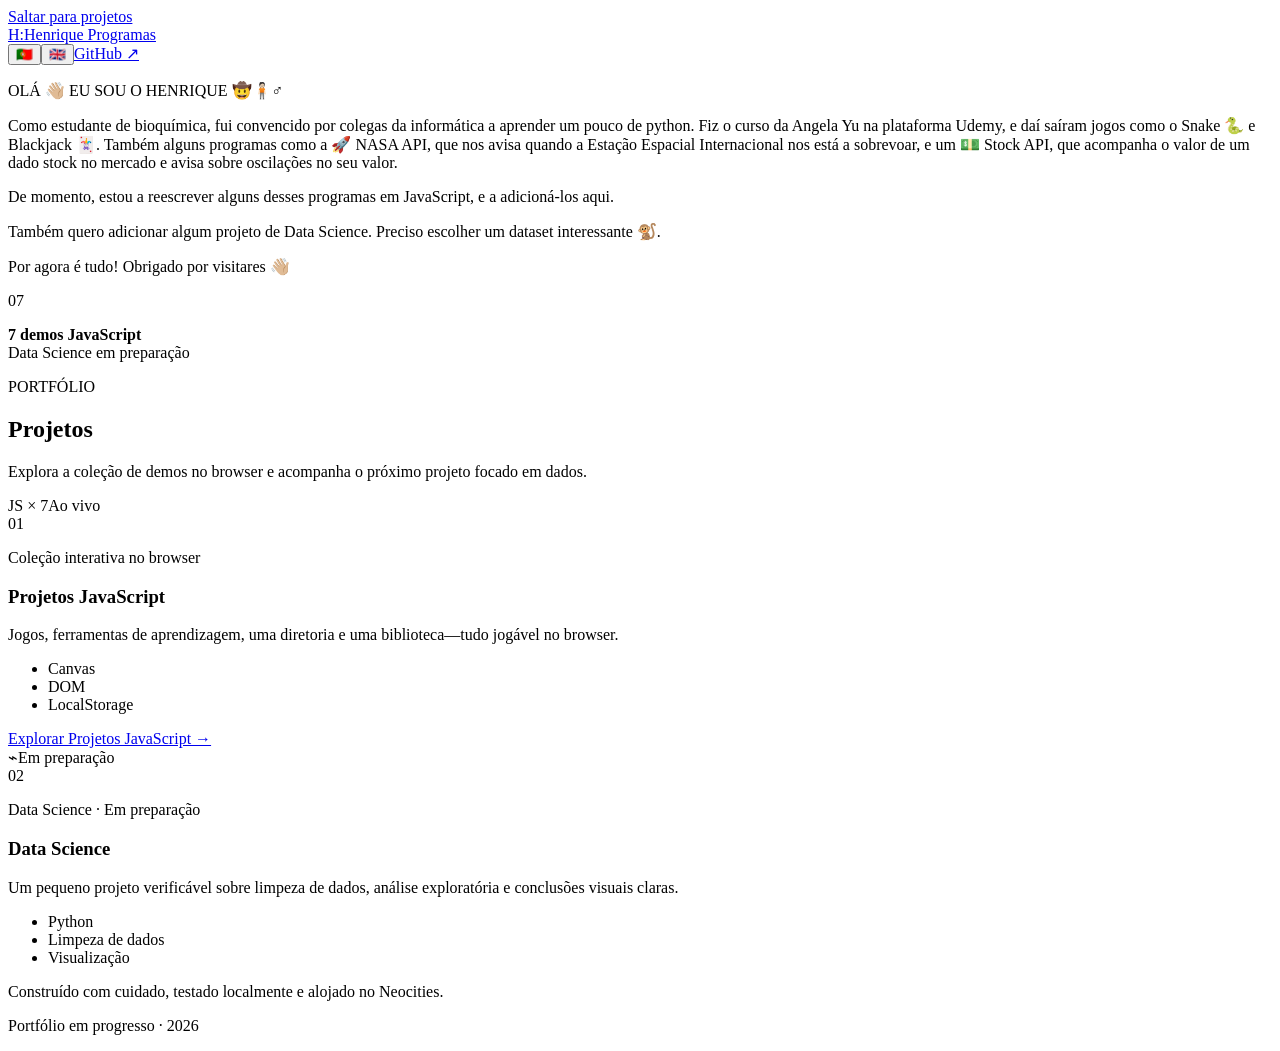
==== commit a97f15cd: "refactor: simplify portfolio introduction" ====
--- a/site/index.html
+++ b/site/index.html
@@ -1 +1 @@
-<!doctype html><html lang="pt-PT"><head><meta charset="utf-8"><meta name="viewport" content="width=device-width,initial-scale=1"><title>Henrique Programas</title><link rel="stylesheet" href="/style.css"></head><body><a class="skip-link" href="#projects" data-en="Skip to projects">Saltar para projetos</a><header class="site-header"><a class="brand" href="/"><span class="brand-mark">H:</span>Henrique Programas</a><div class="header-actions"><button class="language-toggle" type="button" data-language="pt-PT" aria-label="Mudar para português">🇵🇹</button><button class="language-toggle" type="button" data-language="en" aria-label="Switch to English">🇬🇧</button><a class="github-link" href="https://github.com/AntonioJo98/henriqueprogramas-neocities">GitHub ↗</a></div></header><main><section class="hero"><div><p class="eyebrow" data-en="WELCOME 👋🏼 I’M HENRIQUE 🤠🧍🏻♂️">OLÁ 👋🏼 EU SOU O HENRIQUE 🤠🧍🏻♂️</p><h1 data-en="Learning Python, rebuilding for the web.">A APRENDER PYTHON, A RECONSTRUIR PARA A WEB.</h1><p class="lede" data-en="As a biochemistry student, I was persuaded by computer-science friends to learn some Python. I took Angela Yu’s Udemy course, which led to games such as Snake 🐍 and Blackjack 🃏. It also led to programs such as the 🚀 NASA API, which tells us when the International Space Station is flying over us, and a 💵 Stock API, which monitors a stock’s market value and alerts us to price movements.">Como estudante de bioquímica, fui convencido por colegas da informática a aprender um pouco de python. Fiz o curso da Angela Yu na plataforma Udemy, e daí saíram jogos como o Snake 🐍 e Blackjack 🃏. Também alguns programas como a 🚀 NASA API, que nos avisa quando a Estação Espacial Internacional nos está a sobrevoar, e um 💵 Stock API, que acompanha o valor de um dado stock no mercado e avisa sobre oscilações no seu valor.</p><p class="lede" data-en="At the moment, I am rewriting some of those programs in JavaScript and adding them here.">De momento, estou a reescrever alguns desses programas em JavaScript, e a adicioná-los aqui.</p><p class="lede" data-en="I also want to add a Data Science project. I need to choose an interesting dataset 🐒.">Também quero adicionar algum projeto de Data Science. Preciso escolher um dataset interessante 🐒.</p><p class="lede" data-en="That is all for now! Thank you for visiting 👋🏼">Por agora é tudo! Obrigado por visitares 👋🏼</p><a class="primary-action" href="#projects" data-en="Explore the projects ↓">Explorar os projetos ↓</a></div><aside class="build-status"><div class="status-orbit"><span class="orbit-core">07</span></div><p><strong data-en="7 JavaScript demos">7 demos JavaScript</strong><br><span data-en="Data Science track in preparation">Data Science em preparação</span></p></aside></section><section id="projects" class="projects" aria-labelledby="projects-title"><div class="section-heading"><div><p class="eyebrow" data-en="PORTFOLIO">PORTFÓLIO</p><h2 id="projects-title" data-en="Projects">Projetos</h2></div><p data-en="Explore the working browser collection, then follow the next data-focused project.">Explora a coleção de demos no browser e acompanha o próximo projeto focado em dados.</p></div><div class="project-grid"><article class="project-card project-card--live" data-project="javascript-projects"><div class="project-visual cards-visual"><span class="demo-card demo-card--front">JS × 7</span><span class="live-pill" data-en="Live">Ao vivo</span></div><div class="project-body"><div class="project-number">01</div><p class="project-type" data-en="Interactive browser collection">Coleção interativa no browser</p><h3 data-en="JavaScript Projects">Projetos JavaScript</h3><p data-en="Games, learning tools, a directory and a bookshelf—all playable in the browser.">Jogos, ferramentas de aprendizagem, uma diretoria e uma biblioteca—tudo jogável no browser.</p><ul class="tag-list"><li>Canvas</li><li>DOM</li><li>LocalStorage</li></ul><div class="card-actions"><a class="play-action" href="/projects/" data-en="Explore JavaScript Projects →">Explorar Projetos JavaScript →</a></div></div></article><article class="project-card" data-project="data-science"><div class="project-visual road-visual"><span class="turtle-token">⌁</span><span class="coming-pill" data-en="Coming next">Em preparação</span></div><div class="project-body"><div class="project-number">02</div><p class="project-type" data-en="Data Science · In preparation">Data Science · Em preparação</p><h3>Data Science</h3><p data-en="A small verified project on data cleaning, exploratory analysis and clear visual conclusions.">Um pequeno projeto verificável sobre limpeza de dados, análise exploratória e conclusões visuais claras.</p><ul class="tag-list"><li>Python</li><li data-en="Data cleaning">Limpeza de dados</li><li data-en="Visualisation">Visualização</li></ul></div></article></div></section></main><footer><p data-en="Built carefully, tested locally, and hosted on Neocities.">Construído com cuidado, testado localmente e alojado no Neocities.</p><p data-en="Portfolio in progress · 2026">Portfólio em progresso · 2026</p></footer><script type="module" src="/lang.mjs"></script></body></html>+<!doctype html><html lang="pt-PT"><head><meta charset="utf-8"><meta name="viewport" content="width=device-width,initial-scale=1"><title>Henrique Programas</title><link rel="stylesheet" href="/style.css"></head><body><a class="skip-link" href="#projects" data-en="Skip to projects">Saltar para projetos</a><header class="site-header"><a class="brand" href="/"><span class="brand-mark">H:</span>Henrique Programas</a><div class="header-actions"><button class="language-toggle" type="button" data-language="pt-PT" aria-label="Mudar para português">🇵🇹</button><button class="language-toggle" type="button" data-language="en" aria-label="Switch to English">🇬🇧</button><a class="github-link" href="https://github.com/AntonioJo98/henriqueprogramas-neocities">GitHub ↗</a></div></header><main><section class="hero"><div><p class="eyebrow" data-en="WELCOME 👋🏼 I’M HENRIQUE 🤠🧍🏻♂️">OLÁ 👋🏼 EU SOU O HENRIQUE 🤠🧍🏻♂️</p><p class="lede" data-en="As a biochemistry student, I was persuaded by computer-science friends to learn some Python. I took Angela Yu’s Udemy course, which led to games such as Snake 🐍 and Blackjack 🃏. It also led to programs such as the 🚀 NASA API, which tells us when the International Space Station is flying over us, and a 💵 Stock API, which monitors a stock’s market value and alerts us to price movements.">Como estudante de bioquímica, fui convencido por colegas da informática a aprender um pouco de python. Fiz o curso da Angela Yu na plataforma Udemy, e daí saíram jogos como o Snake 🐍 e Blackjack 🃏. Também alguns programas como a 🚀 NASA API, que nos avisa quando a Estação Espacial Internacional nos está a sobrevoar, e um 💵 Stock API, que acompanha o valor de um dado stock no mercado e avisa sobre oscilações no seu valor.</p><p class="lede" data-en="At the moment, I am rewriting some of those programs in JavaScript and adding them here.">De momento, estou a reescrever alguns desses programas em JavaScript, e a adicioná-los aqui.</p><p class="lede" data-en="I also want to add a Data Science project. I need to choose an interesting dataset 🐒.">Também quero adicionar algum projeto de Data Science. Preciso escolher um dataset interessante 🐒.</p><p class="lede" data-en="That is all for now! Thank you for visiting 👋🏼">Por agora é tudo! Obrigado por visitares 👋🏼</p></div><aside class="build-status"><div class="status-orbit"><span class="orbit-core">07</span></div><p><strong data-en="7 JavaScript demos">7 demos JavaScript</strong><br><span data-en="Data Science track in preparation">Data Science em preparação</span></p></aside></section><section id="projects" class="projects" aria-labelledby="projects-title"><div class="section-heading"><div><p class="eyebrow" data-en="PORTFOLIO">PORTFÓLIO</p><h2 id="projects-title" data-en="Projects">Projetos</h2></div><p data-en="Explore the working browser collection, then follow the next data-focused project.">Explora a coleção de demos no browser e acompanha o próximo projeto focado em dados.</p></div><div class="project-grid"><article class="project-card project-card--live" data-project="javascript-projects"><div class="project-visual cards-visual"><span class="demo-card demo-card--front">JS × 7</span><span class="live-pill" data-en="Live">Ao vivo</span></div><div class="project-body"><div class="project-number">01</div><p class="project-type" data-en="Interactive browser collection">Coleção interativa no browser</p><h3 data-en="JavaScript Projects">Projetos JavaScript</h3><p data-en="Games, learning tools, a directory and a bookshelf—all playable in the browser.">Jogos, ferramentas de aprendizagem, uma diretoria e uma biblioteca—tudo jogável no browser.</p><ul class="tag-list"><li>Canvas</li><li>DOM</li><li>LocalStorage</li></ul><div class="card-actions"><a class="play-action" href="/projects/" data-en="Explore JavaScript Projects →">Explorar Projetos JavaScript →</a></div></div></article><article class="project-card" data-project="data-science"><div class="project-visual road-visual"><span class="turtle-token">⌁</span><span class="coming-pill" data-en="Coming next">Em preparação</span></div><div class="project-body"><div class="project-number">02</div><p class="project-type" data-en="Data Science · In preparation">Data Science · Em preparação</p><h3>Data Science</h3><p data-en="A small verified project on data cleaning, exploratory analysis and clear visual conclusions.">Um pequeno projeto verificável sobre limpeza de dados, análise exploratória e conclusões visuais claras.</p><ul class="tag-list"><li>Python</li><li data-en="Data cleaning">Limpeza de dados</li><li data-en="Visualisation">Visualização</li></ul></div></article></div></section></main><footer><p data-en="Built carefully, tested locally, and hosted on Neocities.">Construído com cuidado, testado localmente e alojado no Neocities.</p><p data-en="Portfolio in progress · 2026">Portfólio em progresso · 2026</p></footer><script type="module" src="/lang.mjs"></script></body></html>
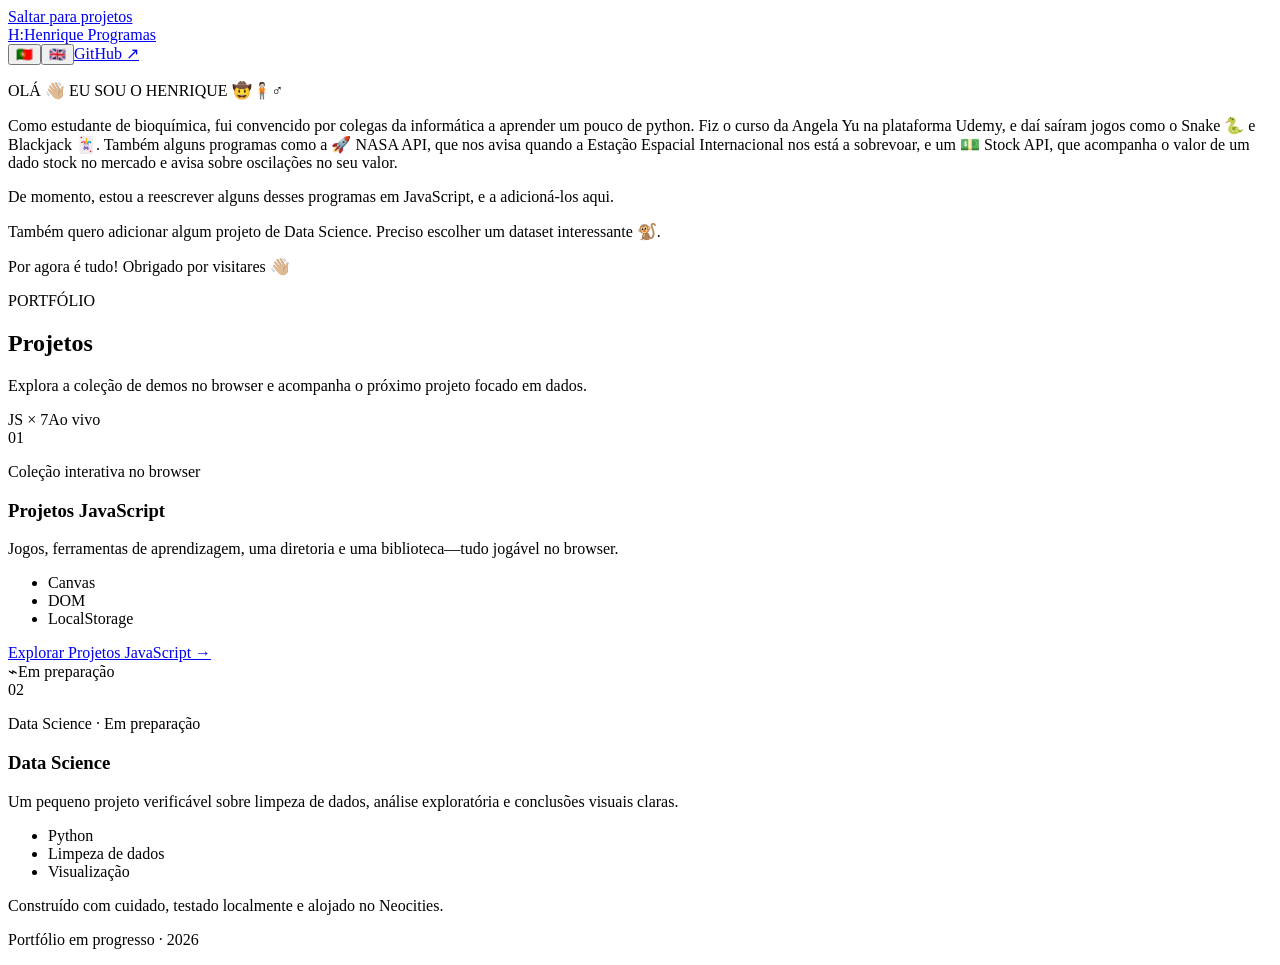
==== commit e27658fd: "refactor: remove homepage demo status panel" ====
--- a/site/index.html
+++ b/site/index.html
@@ -1 +1 @@
-<!doctype html><html lang="pt-PT"><head><meta charset="utf-8"><meta name="viewport" content="width=device-width,initial-scale=1"><title>Henrique Programas</title><link rel="stylesheet" href="/style.css"></head><body><a class="skip-link" href="#projects" data-en="Skip to projects">Saltar para projetos</a><header class="site-header"><a class="brand" href="/"><span class="brand-mark">H:</span>Henrique Programas</a><div class="header-actions"><button class="language-toggle" type="button" data-language="pt-PT" aria-label="Mudar para português">🇵🇹</button><button class="language-toggle" type="button" data-language="en" aria-label="Switch to English">🇬🇧</button><a class="github-link" href="https://github.com/AntonioJo98/henriqueprogramas-neocities">GitHub ↗</a></div></header><main><section class="hero"><div><p class="eyebrow" data-en="WELCOME 👋🏼 I’M HENRIQUE 🤠🧍🏻♂️">OLÁ 👋🏼 EU SOU O HENRIQUE 🤠🧍🏻♂️</p><p class="lede" data-en="As a biochemistry student, I was persuaded by computer-science friends to learn some Python. I took Angela Yu’s Udemy course, which led to games such as Snake 🐍 and Blackjack 🃏. It also led to programs such as the 🚀 NASA API, which tells us when the International Space Station is flying over us, and a 💵 Stock API, which monitors a stock’s market value and alerts us to price movements.">Como estudante de bioquímica, fui convencido por colegas da informática a aprender um pouco de python. Fiz o curso da Angela Yu na plataforma Udemy, e daí saíram jogos como o Snake 🐍 e Blackjack 🃏. Também alguns programas como a 🚀 NASA API, que nos avisa quando a Estação Espacial Internacional nos está a sobrevoar, e um 💵 Stock API, que acompanha o valor de um dado stock no mercado e avisa sobre oscilações no seu valor.</p><p class="lede" data-en="At the moment, I am rewriting some of those programs in JavaScript and adding them here.">De momento, estou a reescrever alguns desses programas em JavaScript, e a adicioná-los aqui.</p><p class="lede" data-en="I also want to add a Data Science project. I need to choose an interesting dataset 🐒.">Também quero adicionar algum projeto de Data Science. Preciso escolher um dataset interessante 🐒.</p><p class="lede" data-en="That is all for now! Thank you for visiting 👋🏼">Por agora é tudo! Obrigado por visitares 👋🏼</p></div><aside class="build-status"><div class="status-orbit"><span class="orbit-core">07</span></div><p><strong data-en="7 JavaScript demos">7 demos JavaScript</strong><br><span data-en="Data Science track in preparation">Data Science em preparação</span></p></aside></section><section id="projects" class="projects" aria-labelledby="projects-title"><div class="section-heading"><div><p class="eyebrow" data-en="PORTFOLIO">PORTFÓLIO</p><h2 id="projects-title" data-en="Projects">Projetos</h2></div><p data-en="Explore the working browser collection, then follow the next data-focused project.">Explora a coleção de demos no browser e acompanha o próximo projeto focado em dados.</p></div><div class="project-grid"><article class="project-card project-card--live" data-project="javascript-projects"><div class="project-visual cards-visual"><span class="demo-card demo-card--front">JS × 7</span><span class="live-pill" data-en="Live">Ao vivo</span></div><div class="project-body"><div class="project-number">01</div><p class="project-type" data-en="Interactive browser collection">Coleção interativa no browser</p><h3 data-en="JavaScript Projects">Projetos JavaScript</h3><p data-en="Games, learning tools, a directory and a bookshelf—all playable in the browser.">Jogos, ferramentas de aprendizagem, uma diretoria e uma biblioteca—tudo jogável no browser.</p><ul class="tag-list"><li>Canvas</li><li>DOM</li><li>LocalStorage</li></ul><div class="card-actions"><a class="play-action" href="/projects/" data-en="Explore JavaScript Projects →">Explorar Projetos JavaScript →</a></div></div></article><article class="project-card" data-project="data-science"><div class="project-visual road-visual"><span class="turtle-token">⌁</span><span class="coming-pill" data-en="Coming next">Em preparação</span></div><div class="project-body"><div class="project-number">02</div><p class="project-type" data-en="Data Science · In preparation">Data Science · Em preparação</p><h3>Data Science</h3><p data-en="A small verified project on data cleaning, exploratory analysis and clear visual conclusions.">Um pequeno projeto verificável sobre limpeza de dados, análise exploratória e conclusões visuais claras.</p><ul class="tag-list"><li>Python</li><li data-en="Data cleaning">Limpeza de dados</li><li data-en="Visualisation">Visualização</li></ul></div></article></div></section></main><footer><p data-en="Built carefully, tested locally, and hosted on Neocities.">Construído com cuidado, testado localmente e alojado no Neocities.</p><p data-en="Portfolio in progress · 2026">Portfólio em progresso · 2026</p></footer><script type="module" src="/lang.mjs"></script></body></html>+<!doctype html><html lang="pt-PT"><head><meta charset="utf-8"><meta name="viewport" content="width=device-width,initial-scale=1"><title>Henrique Programas</title><link rel="stylesheet" href="/style.css"></head><body><a class="skip-link" href="#projects" data-en="Skip to projects">Saltar para projetos</a><header class="site-header"><a class="brand" href="/"><span class="brand-mark">H:</span>Henrique Programas</a><div class="header-actions"><button class="language-toggle" type="button" data-language="pt-PT" aria-label="Mudar para português">🇵🇹</button><button class="language-toggle" type="button" data-language="en" aria-label="Switch to English">🇬🇧</button><a class="github-link" href="https://github.com/AntonioJo98/henriqueprogramas-neocities">GitHub ↗</a></div></header><main><section class="hero hero--copy-only"><div><p class="eyebrow" data-en="WELCOME 👋🏼 I’M HENRIQUE 🤠🧍🏻♂️">OLÁ 👋🏼 EU SOU O HENRIQUE 🤠🧍🏻♂️</p><p class="lede" data-en="As a biochemistry student, I was persuaded by computer-science friends to learn some Python. I took Angela Yu’s Udemy course, which led to games such as Snake 🐍 and Blackjack 🃏. It also led to programs such as the 🚀 NASA API, which tells us when the International Space Station is flying over us, and a 💵 Stock API, which monitors a stock’s market value and alerts us to price movements.">Como estudante de bioquímica, fui convencido por colegas da informática a aprender um pouco de python. Fiz o curso da Angela Yu na plataforma Udemy, e daí saíram jogos como o Snake 🐍 e Blackjack 🃏. Também alguns programas como a 🚀 NASA API, que nos avisa quando a Estação Espacial Internacional nos está a sobrevoar, e um 💵 Stock API, que acompanha o valor de um dado stock no mercado e avisa sobre oscilações no seu valor.</p><p class="lede" data-en="At the moment, I am rewriting some of those programs in JavaScript and adding them here.">De momento, estou a reescrever alguns desses programas em JavaScript, e a adicioná-los aqui.</p><p class="lede" data-en="I also want to add a Data Science project. I need to choose an interesting dataset 🐒.">Também quero adicionar algum projeto de Data Science. Preciso escolher um dataset interessante 🐒.</p><p class="lede" data-en="That is all for now! Thank you for visiting 👋🏼">Por agora é tudo! Obrigado por visitares 👋🏼</p></div></section><section id="projects" class="projects" aria-labelledby="projects-title"><div class="section-heading"><div><p class="eyebrow" data-en="PORTFOLIO">PORTFÓLIO</p><h2 id="projects-title" data-en="Projects">Projetos</h2></div><p data-en="Explore the working browser collection, then follow the next data-focused project.">Explora a coleção de demos no browser e acompanha o próximo projeto focado em dados.</p></div><div class="project-grid"><article class="project-card project-card--live" data-project="javascript-projects"><div class="project-visual cards-visual"><span class="demo-card demo-card--front">JS × 7</span><span class="live-pill" data-en="Live">Ao vivo</span></div><div class="project-body"><div class="project-number">01</div><p class="project-type" data-en="Interactive browser collection">Coleção interativa no browser</p><h3 data-en="JavaScript Projects">Projetos JavaScript</h3><p data-en="Games, learning tools, a directory and a bookshelf—all playable in the browser.">Jogos, ferramentas de aprendizagem, uma diretoria e uma biblioteca—tudo jogável no browser.</p><ul class="tag-list"><li>Canvas</li><li>DOM</li><li>LocalStorage</li></ul><div class="card-actions"><a class="play-action" href="/projects/" data-en="Explore JavaScript Projects →">Explorar Projetos JavaScript →</a></div></div></article><article class="project-card" data-project="data-science"><div class="project-visual road-visual"><span class="turtle-token">⌁</span><span class="coming-pill" data-en="Coming next">Em preparação</span></div><div class="project-body"><div class="project-number">02</div><p class="project-type" data-en="Data Science · In preparation">Data Science · Em preparação</p><h3>Data Science</h3><p data-en="A small verified project on data cleaning, exploratory analysis and clear visual conclusions.">Um pequeno projeto verificável sobre limpeza de dados, análise exploratória e conclusões visuais claras.</p><ul class="tag-list"><li>Python</li><li data-en="Data cleaning">Limpeza de dados</li><li data-en="Visualisation">Visualização</li></ul></div></article></div></section></main><footer><p data-en="Built carefully, tested locally, and hosted on Neocities.">Construído com cuidado, testado localmente e alojado no Neocities.</p><p data-en="Portfolio in progress · 2026">Portfólio em progresso · 2026</p></footer><script type="module" src="/lang.mjs"></script></body></html>
